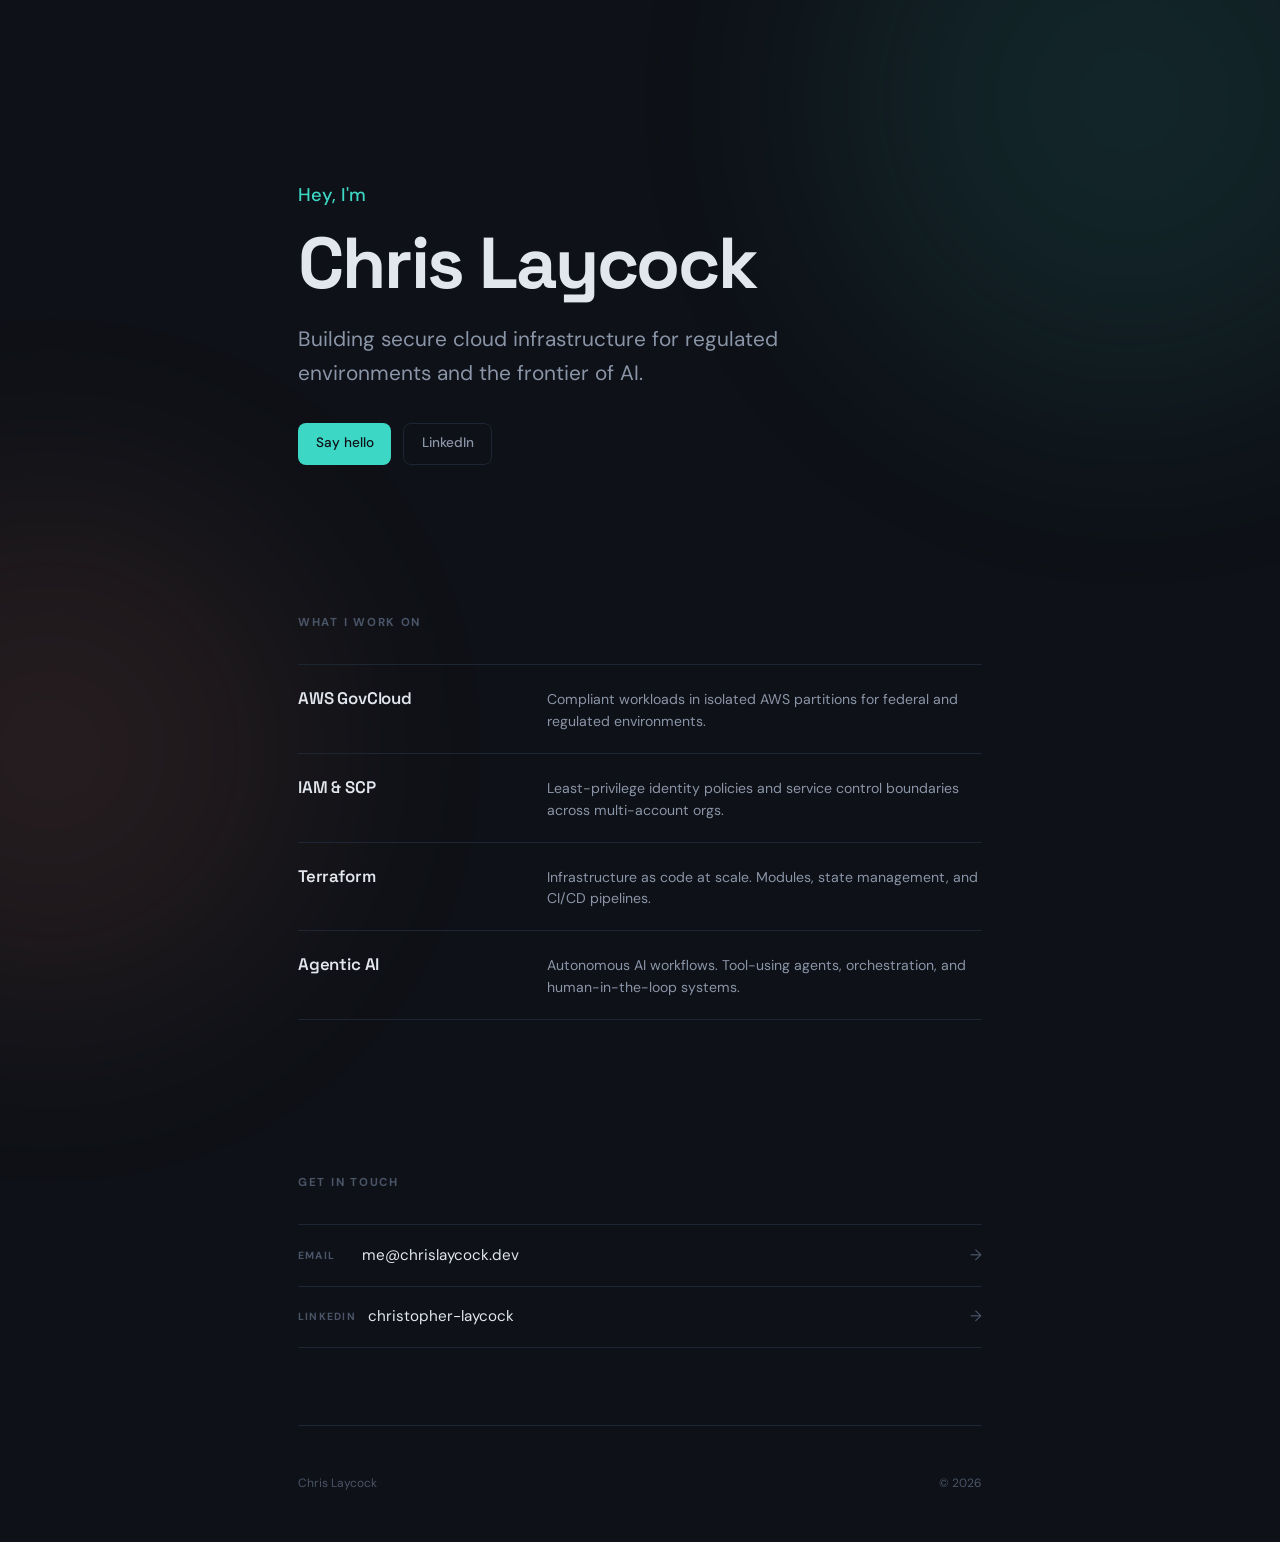
==== index.html @ 58670877 "Initial site: static resume page for chrislaycock.dev" ====
<!DOCTYPE html>
<html lang="en">
<head>
  <meta charset="UTF-8">
  <meta name="viewport" content="width=device-width, initial-scale=1.0">
  <title>Chris Laycock</title>
  <meta name="description" content="Chris Laycock. Cloud infrastructure, security, and AI.">
  <link rel="preconnect" href="https://fonts.googleapis.com">
  <link rel="preconnect" href="https://fonts.gstatic.com" crossorigin>
  <link href="https://fonts.googleapis.com/css2?family=DM+Sans:wght@400;500;700&family=Space+Grotesk:wght@600;700&display=swap" rel="stylesheet">
  <link rel="stylesheet" href="style.css">
</head>
<body>

  <div class="glow glow-1" aria-hidden="true"></div>
  <div class="glow glow-2" aria-hidden="true"></div>

  <div class="container">

    <section class="hero">
      <p class="hero-hey">Hey, I'm</p>
      <h1 class="hero-name">Chris Laycock</h1>
      <p class="hero-role">Building secure cloud infrastructure for regulated environments and the frontier of AI.</p>
      <div class="hero-links">
        <a href="mailto:me@chrislaycock.dev" class="btn-primary">Say hello</a>
        <a href="https://www.linkedin.com/in/christopher-laycock/" target="_blank" rel="noopener noreferrer" class="btn-secondary">LinkedIn</a>
      </div>
    </section>

    <section class="section reveal">
      <p class="section-label">What I work on</p>
      <div class="focus-list">
        <div class="focus-item">
          <h3 class="focus-title">AWS GovCloud</h3>
          <p class="focus-desc">Compliant workloads in isolated AWS partitions for federal and regulated environments.</p>
        </div>
        <div class="focus-item">
          <h3 class="focus-title">IAM &amp; SCP</h3>
          <p class="focus-desc">Least-privilege identity policies and service control boundaries across multi-account orgs.</p>
        </div>
        <div class="focus-item">
          <h3 class="focus-title">Terraform</h3>
          <p class="focus-desc">Infrastructure as code at scale. Modules, state management, and CI/CD pipelines.</p>
        </div>
        <div class="focus-item">
          <h3 class="focus-title">Agentic AI</h3>
          <p class="focus-desc">Autonomous AI workflows. Tool-using agents, orchestration, and human-in-the-loop systems.</p>
        </div>
      </div>
    </section>

    <section class="section reveal">
      <p class="section-label">Get in touch</p>
      <div class="contact-grid">
        <a href="mailto:me@chrislaycock.dev" class="contact-item">
          <div class="contact-item-left">
            <span class="contact-tag">Email</span>
            <span>me@chrislaycock.dev</span>
          </div>
          <span class="contact-arrow">→</span>
        </a>
        <a href="https://www.linkedin.com/in/christopher-laycock/" target="_blank" rel="noopener noreferrer" class="contact-item">
          <div class="contact-item-left">
            <span class="contact-tag">LinkedIn</span>
            <span>christopher-laycock</span>
          </div>
          <span class="contact-arrow">→</span>
        </a>
      </div>
    </section>

    <footer class="footer reveal">
      <span>Chris Laycock</span>
      <span>© 2026</span>
    </footer>

  </div>

  <script src="script.js"></script>
</body>
</html>
---- style.css ----
/* ============================================
   chrislaycock.dev — Techy & Approachable
   ============================================ */

:root {
  --bg: #0e1117;
  --accent: #3dd8c5;
  --accent-hover: #5ae8d5;
  --accent-warm: #ff8c6c;
  --text: #e2e6ed;
  --text-mid: #8b95a8;
  --text-dim: #4a5568;
  --border: #1e2535;
}

*, *::before, *::after { box-sizing: border-box; margin: 0; padding: 0; }
html { scroll-behavior: smooth; }

body {
  font-family: 'DM Sans', sans-serif;
  font-weight: 400;
  color: var(--text);
  background: var(--bg);
  line-height: 1.65;
  -webkit-font-smoothing: antialiased;
  overflow-x: hidden;
}

/* --- Ambient glow blobs --- */
.glow {
  position: fixed;
  border-radius: 50%;
  filter: blur(120px);
  pointer-events: none;
  z-index: 0;
  opacity: 0.1;
}
.glow-1 {
  width: 600px; height: 600px;
  background: var(--accent);
  top: -200px; right: -150px;
}
.glow-2 {
  width: 500px; height: 500px;
  background: var(--accent-warm);
  bottom: -100px; left: -200px;
}

/* --- Layout --- */
.container {
  position: relative;
  z-index: 1;
  max-width: 780px;
  margin: 0 auto;
  padding: 0 clamp(20px, 5vw, 48px);
}

/* --- Hero --- */
.hero {
  padding: clamp(6rem, 20vh, 12rem) 0 clamp(3rem, 8vh, 6rem);
}

.hero-hey {
  font-size: clamp(1rem, 2vw, 1.15rem);
  color: var(--accent);
  font-weight: 500;
  margin-bottom: 1rem;
  opacity: 0;
  transform: translateY(16px);
  animation: up 0.7s ease-out 0.1s forwards;
}

.hero-name {
  font-family: 'Space Grotesk', sans-serif;
  font-weight: 700;
  font-size: clamp(2.5rem, 7vw, 4.5rem);
  line-height: 1.05;
  letter-spacing: -0.03em;
  color: var(--text);
  opacity: 0;
  transform: translateY(24px);
  animation: up 0.8s ease-out 0.25s forwards;
}

.hero-role {
  font-size: clamp(1.05rem, 2.2vw, 1.3rem);
  color: var(--text-mid);
  margin-top: 1.25rem;
  max-width: 500px;
  font-weight: 400;
  opacity: 0;
  transform: translateY(16px);
  animation: up 0.7s ease-out 0.5s forwards;
}

.hero-links {
  display: flex;
  gap: 0.75rem;
  margin-top: 2rem;
  opacity: 0;
  transform: translateY(16px);
  animation: up 0.7s ease-out 0.7s forwards;
}

.hero-links a {
  display: inline-flex;
  align-items: center;
  gap: 0.4rem;
  padding: 0.55rem 1.1rem;
  font-size: 0.85rem;
  font-weight: 500;
  border-radius: 8px;
  text-decoration: none;
  transition: all 0.25s ease;
}

.btn-primary {
  background: var(--accent);
  color: var(--bg);
}
.btn-primary:hover {
  background: var(--accent-hover);
  transform: translateY(-1px);
}

.btn-secondary {
  background: transparent;
  color: var(--text-mid);
  border: 1px solid var(--border);
}
.btn-secondary:hover {
  border-color: var(--accent);
  color: var(--text);
  transform: translateY(-1px);
}

/* --- Section --- */
.section {
  padding: clamp(3rem, 6vw, 5rem) 0;
}

.section-label {
  font-size: 0.72rem;
  font-weight: 700;
  letter-spacing: 0.15em;
  text-transform: uppercase;
  color: var(--text-dim);
  margin-bottom: 2rem;
}

/* --- Focus List --- */
.focus-list {
  display: flex;
  flex-direction: column;
}

.focus-item {
  display: grid;
  grid-template-columns: 1fr 2fr;
  gap: 2rem;
  align-items: baseline;
  padding: 1.25rem 0;
  border-bottom: 1px solid var(--border);
  transition: border-color 0.3s;
}

.focus-item:first-child {
  border-top: 1px solid var(--border);
}

.focus-item:hover {
  border-bottom-color: var(--accent);
}

.focus-title {
  font-family: 'Space Grotesk', sans-serif;
  font-weight: 600;
  font-size: 1.05rem;
  color: var(--text);
  letter-spacing: -0.01em;
  transition: color 0.3s;
}

.focus-item:hover .focus-title {
  color: var(--accent);
}

.focus-desc {
  font-size: 0.88rem;
  color: var(--text-mid);
  line-height: 1.55;
}

/* --- Contact --- */
.contact-grid {
  display: flex;
  flex-direction: column;
  gap: 0;
}

.contact-item {
  display: flex;
  align-items: center;
  justify-content: space-between;
  padding: 1.1rem 0;
  border-bottom: 1px solid var(--border);
  text-decoration: none;
  color: var(--text);
  font-size: 0.95rem;
  transition: border-color 0.25s;
}

.contact-item:first-child {
  border-top: 1px solid var(--border);
}

.contact-item:hover {
  border-bottom-color: var(--accent);
}

.contact-item-left {
  display: flex;
  align-items: center;
  gap: 0.75rem;
}

.contact-tag {
  font-size: 0.65rem;
  font-weight: 700;
  letter-spacing: 0.12em;
  text-transform: uppercase;
  color: var(--text-dim);
  min-width: 52px;
}

.contact-arrow {
  color: var(--text-dim);
  transition: color 0.25s, transform 0.25s;
}

.contact-item:hover .contact-arrow {
  color: var(--accent);
  transform: translateX(4px);
}

/* --- Footer --- */
.footer {
  padding: 3rem 0;
  border-top: 1px solid var(--border);
  display: flex;
  justify-content: space-between;
  font-size: 0.75rem;
  color: var(--text-dim);
}

/* --- Scroll Reveal --- */
.reveal {
  opacity: 0;
  transform: translateY(28px);
  transition: opacity 0.8s cubic-bezier(0.22, 1, 0.36, 1),
              transform 0.8s cubic-bezier(0.22, 1, 0.36, 1);
}

.reveal.visible {
  opacity: 1;
  transform: translateY(0);
}

@keyframes up {
  to { opacity: 1; transform: translateY(0); }
}

/* --- Responsive --- */
@media (max-width: 640px) {
  .focus-item {
    grid-template-columns: 1fr;
    gap: 0.25rem;
  }
  .hero-links { flex-direction: column; }
  .hero-links a { justify-content: center; }
  .footer { flex-direction: column; gap: 0.5rem; text-align: center; }
}

::selection {
  background: var(--accent);
  color: var(--bg);
}
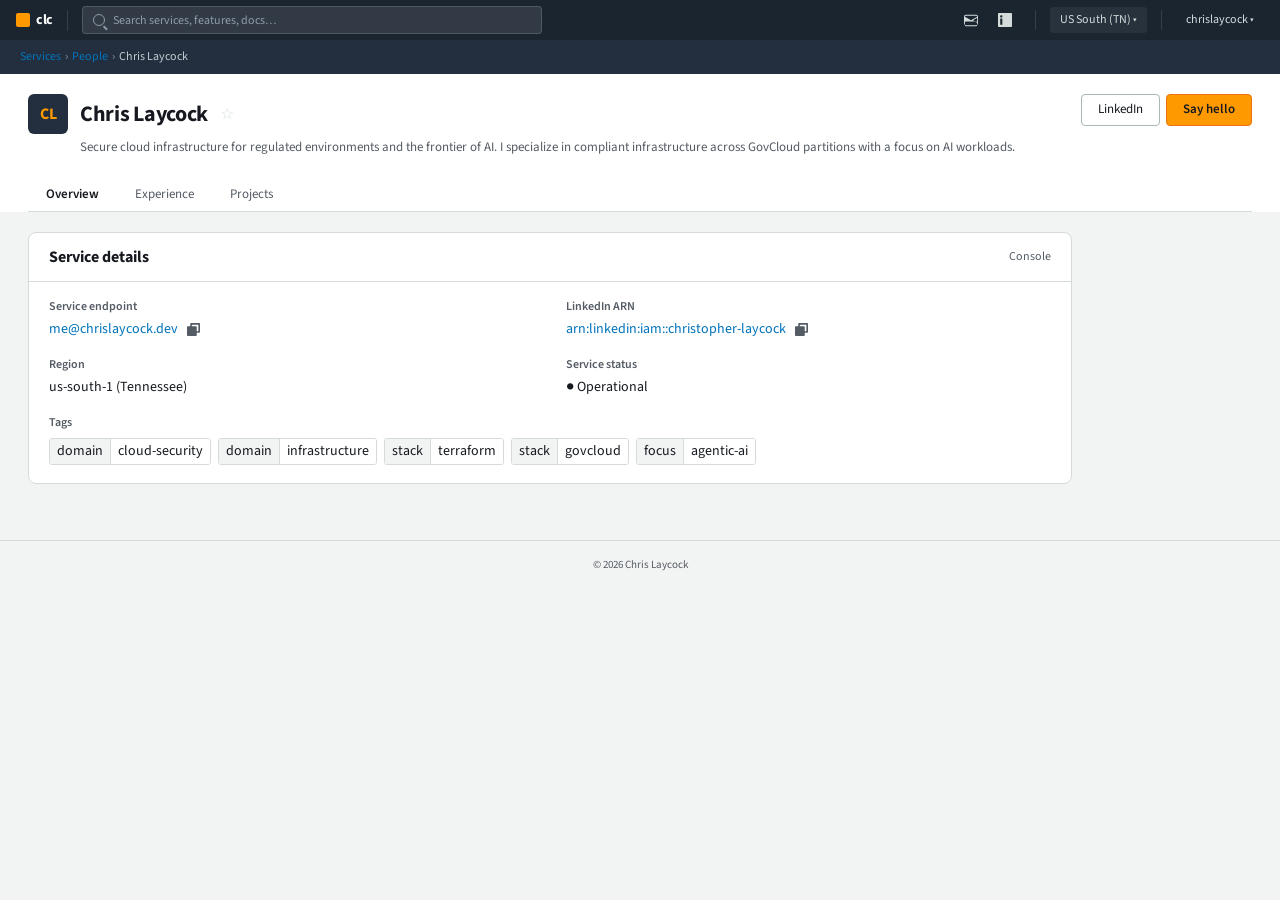
==== commit b41f849f: "Redesign console-inspired site; expand Experience and capabilities - Replace landing page with acces" ====
--- a/index.html
+++ b/index.html
@@ -4,77 +4,237 @@
   <meta charset="UTF-8">
   <meta name="viewport" content="width=device-width, initial-scale=1.0">
   <title>Chris Laycock</title>
-  <meta name="description" content="Chris Laycock. Cloud infrastructure, security, and AI.">
+  <meta name="description" content="Secure cloud infrastructure for regulated environments and AI. Compliant infrastructure across GovCloud partitions and AI workloads.">
   <link rel="preconnect" href="https://fonts.googleapis.com">
   <link rel="preconnect" href="https://fonts.gstatic.com" crossorigin>
-  <link href="https://fonts.googleapis.com/css2?family=DM+Sans:wght@400;500;700&family=Space+Grotesk:wght@600;700&display=swap" rel="stylesheet">
+  <link href="https://fonts.googleapis.com/css2?family=Source+Sans+3:wght@400;500;600;700&display=swap" rel="stylesheet">
   <link rel="stylesheet" href="style.css">
+  <noscript>
+    <style>
+      .tabpanel[hidden] { display: block !important; }
+      .tabs { display: none; }
+    </style>
+  </noscript>
 </head>
 <body>
-
-  <div class="glow glow-1" aria-hidden="true"></div>
-  <div class="glow glow-2" aria-hidden="true"></div>
-
-  <div class="container">
-
-    <section class="hero">
-      <p class="hero-hey">Hey, I'm</p>
-      <h1 class="hero-name">Chris Laycock</h1>
-      <p class="hero-role">Building secure cloud infrastructure for regulated environments and the frontier of AI.</p>
-      <div class="hero-links">
-        <a href="mailto:me@chrislaycock.dev" class="btn-primary">Say hello</a>
-        <a href="https://www.linkedin.com/in/christopher-laycock/" target="_blank" rel="noopener noreferrer" class="btn-secondary">LinkedIn</a>
+  <a class="skip-link" href="#main-content">Skip to main content</a>
+
+  <nav class="topbar" aria-label="Site">
+    <a href="/" class="logo"><span class="cube" aria-hidden="true"></span> clc</a>
+    <button type="button" class="search-bar" id="search-jump" aria-label="Jump to main content">
+      <span class="search-icon" aria-hidden="true"></span>
+      <span>Search services, features, docs…</span>
+    </button>
+    <div class="nav-icons" role="group" aria-label="Quick links">
+      <a href="mailto:me@chrislaycock.dev" class="nav-icon" aria-label="Email">
+        <svg viewBox="0 0 16 16" aria-hidden="true"><path fill="currentColor" d="M0 4a2 2 0 012-2h12a2 2 0 012 2v8a2 2 0 01-2 2H2a2 2 0 01-2-2V4zm2-1a1 1 0 00-1 1v.217l7 4.2 7-4.2V4a1 1 0 00-1-1H2zm13 2.383-4.708 2.825L15 11.105v-.383a1 1 0 00-1-1H2a1 1 0 00-1 1v.383l-.698-1.702L1 5.383V14a1 1 0 001 1h12a1 1 0 001-1V5.383z"/></svg>
+      </a>
+      <a href="https://www.linkedin.com/in/christopher-laycock/" class="nav-icon" target="_blank" rel="noopener noreferrer" aria-label="LinkedIn (opens in new tab)">
+        <svg viewBox="0 0 16 16" aria-hidden="true"><path fill="currentColor" d="M0 1.146C0 .513.526 0 1.175 0h13.65C15.474 0 16 .513 16 1.146v13.708c0 .633-.526 1.146-1.175 1.146H1.175C.526 16 0 15.487 0 14.854V1.146zm4.943 12.248V6.169H2.542v7.225h2.401zm-1.2-8.212c.837 0 1.358-.554 1.358-1.248-.015-.705-.52-1.248-1.342-1.248-.843 0-1.358.543-1.358 1.248 0 .694.521 1.248 1.327 1.248h.015zM12.688 14.4h-3.188V9.6c0-.75-.014-1.716-1.043-1.716-1.043 0-1.203.813-1.203 1.65v4.866H5.1V6.169h2.98v1.3h.042c.416-.788 1.43-1.62 2.96-1.62 3.17 0 3.75 2.085 3.75 4.79V14.4h-3.184z"/></svg>
+      </a>
+    </div>
+    <span class="nav-divider" aria-hidden="true"></span>
+    <span class="region-sel" title="Home region">US South (TN) <span aria-hidden="true">▾</span></span>
+    <span class="nav-divider" aria-hidden="true"></span>
+    <span class="user-sel" title="Console user">chrislaycock <span aria-hidden="true">▾</span></span>
+  </nav>
+
+  <nav class="breadcrumb" aria-label="Breadcrumb">
+    <a href="#">Services</a> <span aria-hidden="true">&nbsp;›&nbsp;</span> <a href="#">People</a> <span aria-hidden="true">&nbsp;›&nbsp;</span> <span class="breadcrumb-current">Chris Laycock</span>
+  </nav>
+
+  <header class="service-header">
+    <div class="sh-top">
+      <div>
+        <div class="sh-title-row">
+          <div class="sh-icon" aria-hidden="true">CL</div>
+          <h1 class="sh-name">
+            Chris Laycock
+            <button type="button" class="sh-fav" id="fav" aria-label="Add to favorites" aria-pressed="false">☆</button>
+          </h1>
+        </div>
+        <p class="sh-sub">Secure cloud infrastructure for regulated environments and the frontier of AI. I specialize in compliant infrastructure across GovCloud partitions with a focus on AI workloads.</p>
+      </div>
+      <div class="sh-actions">
+        <a href="https://www.linkedin.com/in/christopher-laycock/" class="btn-con" target="_blank" rel="noopener noreferrer">LinkedIn</a>
+        <a href="mailto:me@chrislaycock.dev" class="btn-con btn-primary">Say hello</a>
+      </div>
+    </div>
+    <div class="tabs" role="tablist" aria-label="Profile sections">
+      <button type="button" class="tab active" role="tab" id="tab-overview" aria-selected="true" aria-controls="panel-overview" tabindex="0">Overview</button>
+      <button type="button" class="tab" role="tab" id="tab-experience" aria-selected="false" aria-controls="panel-experience" tabindex="-1">Experience</button>
+      <button type="button" class="tab" role="tab" id="tab-projects" aria-selected="false" aria-controls="panel-projects" tabindex="-1">Projects</button>
+    </div>
+  </header>
+
+  <main class="content" id="main-content" tabindex="-1">
+
+    <section id="panel-overview" class="tabpanel" role="tabpanel" aria-labelledby="tab-overview">
+      <div class="panel">
+        <div class="panel-header">Service details <span class="panel-header-meta">Console</span></div>
+        <div class="panel-body">
+          <div class="detail-grid">
+            <div class="detail-item">
+              <label for="endpoint-copy">Service endpoint</label>
+              <div class="copyable">
+                <a id="endpoint-copy" href="mailto:me@chrislaycock.dev">me@chrislaycock.dev</a>
+                <button type="button" class="copy-btn" data-copy="me@chrislaycock.dev" aria-label="Copy email address">
+                  <svg viewBox="0 0 16 16" aria-hidden="true"><path d="M4 4V1a1 1 0 011-1h10a1 1 0 011 1v10a1 1 0 01-1 1h-3v3a1 1 0 01-1 1H1a1 1 0 01-1-1V5a1 1 0 011-1h3zm2 0h5a1 1 0 011 1v5h2V2H6v2z"/></svg>
+                </button>
+              </div>
+            </div>
+            <div class="detail-item">
+              <label for="linkedin-copy">LinkedIn ARN</label>
+              <div class="copyable">
+                <a id="linkedin-copy" href="https://www.linkedin.com/in/christopher-laycock/" target="_blank" rel="noopener noreferrer">arn:linkedin:iam::christopher-laycock</a>
+                <button type="button" class="copy-btn" data-copy="https://www.linkedin.com/in/christopher-laycock/" aria-label="Copy LinkedIn profile URL">
+                  <svg viewBox="0 0 16 16" aria-hidden="true"><path d="M4 4V1a1 1 0 011-1h10a1 1 0 011 1v10a1 1 0 01-1 1h-3v3a1 1 0 01-1 1H1a1 1 0 01-1-1V5a1 1 0 011-1h3zm2 0h5a1 1 0 011 1v5h2V2H6v2z"/></svg>
+                </button>
+              </div>
+            </div>
+            <div class="detail-item">
+              <label>Region</label>
+              <span>us-south-1 (Tennessee)</span>
+            </div>
+            <div class="detail-item">
+              <label>Service status</label>
+              <span class="status-ok">● Operational</span>
+            </div>
+            <div class="detail-item span-2">
+              <label>Tags</label>
+              <div class="tag-row">
+                <span class="tag"><span class="tag-key">domain</span><span class="tag-val">cloud-security</span></span>
+                <span class="tag"><span class="tag-key">domain</span><span class="tag-val">infrastructure</span></span>
+                <span class="tag"><span class="tag-key">stack</span><span class="tag-val">terraform</span></span>
+                <span class="tag"><span class="tag-key">stack</span><span class="tag-val">govcloud</span></span>
+                <span class="tag"><span class="tag-key">focus</span><span class="tag-val">agentic-ai</span></span>
+              </div>
+            </div>
+          </div>
+        </div>
       </div>
     </section>
 
-    <section class="section reveal">
-      <p class="section-label">What I work on</p>
-      <div class="focus-list">
-        <div class="focus-item">
-          <h3 class="focus-title">AWS GovCloud</h3>
-          <p class="focus-desc">Compliant workloads in isolated AWS partitions for federal and regulated environments.</p>
-        </div>
-        <div class="focus-item">
-          <h3 class="focus-title">IAM &amp; SCP</h3>
-          <p class="focus-desc">Least-privilege identity policies and service control boundaries across multi-account orgs.</p>
-        </div>
-        <div class="focus-item">
-          <h3 class="focus-title">Terraform</h3>
-          <p class="focus-desc">Infrastructure as code at scale. Modules, state management, and CI/CD pipelines.</p>
-        </div>
-        <div class="focus-item">
-          <h3 class="focus-title">Agentic AI</h3>
-          <p class="focus-desc">Autonomous AI workflows. Tool-using agents, orchestration, and human-in-the-loop systems.</p>
+    <section id="panel-experience" class="tabpanel" role="tabpanel" aria-labelledby="tab-experience" hidden>
+      <div class="panel">
+        <div class="panel-header">Capabilities <span class="panel-header-meta">Expertise</span></div>
+        <div class="panel-body panel-body--flush">
+          <table class="features">
+            <caption class="visually-hidden">Professional capabilities and focus</caption>
+            <thead>
+              <tr>
+                <th scope="col">Area</th>
+                <th scope="col">Details</th>
+                <th scope="col">Focus</th>
+              </tr>
+            </thead>
+            <tbody>
+              <tr>
+                <td class="feature-name">Agentic AI</td>
+                <td class="feature-desc">AWS-oriented agentic systems: tool use, orchestration, secure runtime boundaries, and human-in-the-loop controls for production paths.</td>
+                <td><span class="feature-focus feature-focus--primary">Primary</span></td>
+              </tr>
+              <tr>
+                <td class="feature-name">Infrastructure automation</td>
+                <td class="feature-desc">Terraform, Terragrunt, CloudFormation, and AWS CDK: modular stacks, state discipline, CI/CD, and large-fleet migration from manual provisioning to repeatable pipelines.</td>
+                <td><span class="feature-focus feature-focus--primary">Primary</span></td>
+              </tr>
+              <tr>
+                <td class="feature-name">Compliance platforms</td>
+                <td class="feature-desc">FedRAMP-aligned programs and boundary-protected regions in GovCloud and commercial partitions, including service catalog growth and faster enablement paths.</td>
+                <td><span class="feature-focus feature-focus--primary">Primary</span></td>
+              </tr>
+              <tr>
+                <td class="feature-name">Landing zones &amp; governance</td>
+                <td class="feature-desc">Multi-account landing zones, Organizations, SCPs, least-privilege IAM, and repeatable account patterns; includes AWS, Azure, and OCI landing-zone delivery where needed.</td>
+                <td><span class="feature-focus feature-focus--core">Core</span></td>
+              </tr>
+              <tr>
+                <td class="feature-name">Networking &amp; private access</td>
+                <td class="feature-desc">VPC design and segmentation, private endpoints and PrivateLink, hub-and-spoke with Transit Gateway.</td>
+                <td><span class="feature-focus feature-focus--core">Core</span></td>
+              </tr>
+              <tr>
+                <td class="feature-name">Architecture review</td>
+                <td class="feature-desc">Engineering review boards: technical and risk assessment of design changes before production rollout.</td>
+                <td><span class="feature-focus feature-focus--practice">Practice</span></td>
+              </tr>
+            </tbody>
+          </table>
+        </div>
+      </div>
+
+      <div class="panel">
+        <div class="panel-header">Role history <span class="panel-header-meta">Timeline</span></div>
+        <div class="panel-body panel-body--flush">
+          <table class="features features--timeline">
+            <caption class="visually-hidden">Role history and status</caption>
+            <thead>
+              <tr>
+                <th scope="col">Window</th>
+                <th scope="col">Role / scope</th>
+                <th scope="col">Status</th>
+              </tr>
+            </thead>
+            <tbody>
+              <tr>
+                <td class="feature-name">Jan 2026 – Present</td>
+                <td class="feature-desc">Principal Cloud Engineer leading AWS platform strategy and building agentic AI systems with tool orchestration, secure runtime boundaries, and production guardrails.</td>
+                <td><span class="feature-status feature-status--active">● Active</span></td>
+              </tr>
+              <tr>
+                <td class="feature-name">Mar 2024 – Dec 2025</td>
+                <td class="feature-desc">Senior Cloud Engineer: FedRAMP boundary platforms, private sandbox environments, and secure AWS service enablement.</td>
+                <td><span class="feature-status">✓ Complete</span></td>
+              </tr>
+              <tr>
+                <td class="feature-name">Mar 2022 – Mar 2024</td>
+                <td class="feature-desc">Software Engineer: landing zones, boundary-protected accounts, and Terraform-based delivery across AWS, Azure, and OCI.</td>
+                <td><span class="feature-status">✓ Complete</span></td>
+              </tr>
+              <tr>
+                <td class="feature-name">Jun 2021 – Mar 2022</td>
+                <td class="feature-desc">Software Engineer Associate focused on infrastructure automation, system hardening, and internal application development.</td>
+                <td><span class="feature-status">✓ Complete</span></td>
+              </tr>
+            </tbody>
+          </table>
         </div>
       </div>
     </section>
 
-    <section class="section reveal">
-      <p class="section-label">Get in touch</p>
-      <div class="contact-grid">
-        <a href="mailto:me@chrislaycock.dev" class="contact-item">
-          <div class="contact-item-left">
-            <span class="contact-tag">Email</span>
-            <span>me@chrislaycock.dev</span>
-          </div>
-          <span class="contact-arrow">→</span>
-        </a>
-        <a href="https://www.linkedin.com/in/christopher-laycock/" target="_blank" rel="noopener noreferrer" class="contact-item">
-          <div class="contact-item-left">
-            <span class="contact-tag">LinkedIn</span>
-            <span>christopher-laycock</span>
-          </div>
-          <span class="contact-arrow">→</span>
-        </a>
+    <section id="panel-projects" class="tabpanel" role="tabpanel" aria-labelledby="tab-projects" hidden>
+      <div class="panel">
+        <div class="panel-header">Projects <span class="panel-header-meta">Portfolio</span></div>
+        <div class="panel-body panel-body--flush">
+          <table class="features">
+            <caption class="visually-hidden">Project list</caption>
+            <thead>
+              <tr>
+                <th scope="col">Project</th>
+                <th scope="col">Summary</th>
+                <th scope="col">Status</th>
+              </tr>
+            </thead>
+            <tbody>
+              <tr>
+                <td class="feature-name">
+                  <a href="https://cloudtracker.dev" target="_blank" rel="noopener noreferrer">CloudTracker</a>
+                </td>
+                <td class="feature-desc">AWS does not provide a changelog for compliance program coverage, making it difficult to see when services are added, updated, or removed. CloudTracker provides that history in one place so regulated teams can evaluate new services, update documentation, and show when changes occurred.</td>
+                <td><span class="feature-status">● Active</span></td>
+              </tr>
+            </tbody>
+          </table>
+        </div>
       </div>
     </section>
 
-    <footer class="footer reveal">
-      <span>Chris Laycock</span>
-      <span>© 2026</span>
-    </footer>
-
-  </div>
+  </main>
+
+  <footer class="footer-bar">
+    <p>© 2026 Chris Laycock</p>
+  </footer>
 
   <script src="script.js"></script>
 </body>
--- a/style.css
+++ b/style.css
@@ -1,287 +1,740 @@
 /* ============================================
-   chrislaycock.dev — Techy & Approachable
+   Chris Laycock — Console-inspired static site
    ============================================ */
 
+/* ── Design tokens ── */
 :root {
-  --bg: #0e1117;
-  --accent: #3dd8c5;
-  --accent-hover: #5ae8d5;
-  --accent-warm: #ff8c6c;
-  --text: #e2e6ed;
-  --text-mid: #8b95a8;
-  --text-dim: #4a5568;
-  --border: #1e2535;
-}
-
-*, *::before, *::after { box-sizing: border-box; margin: 0; padding: 0; }
-html { scroll-behavior: smooth; }
+  --squid: #232f3e;
+  --nav: #1b2530;
+  --nav-hover: #2a3a4e;
+  --orange: #ff9900;
+  --orange-hover: #ec7211;
+  --bg: #f2f3f3;
+  --white: #ffffff;
+  --text: #16191f;
+  --muted: #545b64;
+  --link: #0073bb;
+  --border: #d5dbdb;
+  --green: #1d8102;
+  --focus-ring: 2px solid var(--link);
+  --focus-offset: 2px;
+}
+
+/* ── Reset & base ── */
+*,
+*::before,
+*::after {
+  margin: 0;
+  padding: 0;
+  box-sizing: border-box;
+}
+
+html {
+  scroll-behavior: smooth;
+}
+
+@media (prefers-reduced-motion: reduce) {
+  html {
+    scroll-behavior: auto;
+  }
+}
 
 body {
-  font-family: 'DM Sans', sans-serif;
-  font-weight: 400;
+  font-family: "Source Sans 3", -apple-system, BlinkMacSystemFont, "Segoe UI", sans-serif;
+  font-size: 14px;
   color: var(--text);
   background: var(--bg);
-  line-height: 1.65;
+  min-height: 100vh;
+  line-height: 1.5;
   -webkit-font-smoothing: antialiased;
-  overflow-x: hidden;
-}
-
-/* --- Ambient glow blobs --- */
-.glow {
-  position: fixed;
+}
+
+/* ── Accessibility ── */
+.skip-link {
+  position: absolute;
+  left: -9999px;
+  z-index: 200;
+  padding: 0.5rem 1rem;
+  background: var(--white);
+  color: var(--link);
+  font-weight: 600;
+  border-radius: 4px;
+  box-shadow: 0 2px 8px rgba(0, 0, 0, 0.15);
+}
+
+.skip-link:focus {
+  left: 12px;
+  top: 12px;
+  outline: var(--focus-ring);
+  outline-offset: var(--focus-offset);
+}
+
+.visually-hidden {
+  position: absolute;
+  width: 1px;
+  height: 1px;
+  padding: 0;
+  margin: -1px;
+  overflow: hidden;
+  clip: rect(0, 0, 0, 0);
+  white-space: nowrap;
+  border: 0;
+}
+
+a:focus-visible,
+button:focus-visible {
+  outline: var(--focus-ring);
+  outline-offset: var(--focus-offset);
+}
+
+/* ── Top navigation ── */
+.topbar {
+  background: var(--nav);
+  min-height: 40px;
+  display: flex;
+  align-items: center;
+  padding: 0 16px;
+  gap: 10px;
+  font-size: 13px;
+  color: #fff;
+  position: sticky;
+  top: 0;
+  z-index: 100;
+}
+
+.logo {
+  font-weight: 700;
+  font-size: 14px;
+  display: flex;
+  align-items: center;
+  gap: 3px;
+  letter-spacing: -0.3px;
+  padding-right: 14px;
+  border-right: 1px solid rgba(255, 255, 255, 0.12);
+  margin-right: 4px;
+  flex-shrink: 0;
+  text-decoration: none;
+  color: #fff;
+}
+
+.logo .cube {
+  width: 14px;
+  height: 14px;
+  background: var(--orange);
+  border-radius: 2px;
+  margin-right: 3px;
+}
+
+.search-bar {
+  flex: 1;
+  max-width: 460px;
+  height: 28px;
+  background: rgba(255, 255, 255, 0.1);
+  border: 1px solid rgba(255, 255, 255, 0.15);
+  border-radius: 4px;
+  display: flex;
+  align-items: center;
+  padding: 0 10px;
+  gap: 8px;
+  font-size: 12px;
+  color: #8d9baa;
+  cursor: pointer;
+  transition: border-color 0.15s;
+  font-family: inherit;
+}
+
+.search-bar:hover {
+  border-color: rgba(255, 255, 255, 0.3);
+}
+
+.search-icon {
+  width: 12px;
+  height: 12px;
+  border: 1.5px solid #8d9baa;
   border-radius: 50%;
-  filter: blur(120px);
-  pointer-events: none;
-  z-index: 0;
-  opacity: 0.1;
-}
-.glow-1 {
-  width: 600px; height: 600px;
-  background: var(--accent);
-  top: -200px; right: -150px;
-}
-.glow-2 {
-  width: 500px; height: 500px;
-  background: var(--accent-warm);
-  bottom: -100px; left: -200px;
-}
-
-/* --- Layout --- */
-.container {
   position: relative;
+  flex-shrink: 0;
+}
+
+.search-icon::after {
+  content: "";
+  position: absolute;
+  width: 5px;
+  height: 1.5px;
+  background: #8d9baa;
+  bottom: -3px;
+  right: -4px;
+  transform: rotate(45deg);
+}
+
+.nav-icons {
+  display: flex;
+  align-items: center;
+  gap: 2px;
+  margin-left: auto;
+}
+
+.nav-icon {
+  width: 32px;
+  height: 28px;
+  display: flex;
+  align-items: center;
+  justify-content: center;
+  border-radius: 3px;
+  transition: background 0.1s;
+  text-decoration: none;
+  color: #d5dbdb;
+}
+
+.nav-icon:hover {
+  background: var(--nav-hover);
+  color: #fff;
+}
+
+.nav-icon svg {
+  width: 14px;
+  height: 14px;
+}
+
+.nav-divider {
+  width: 1px;
+  height: 20px;
+  background: rgba(255, 255, 255, 0.12);
+  margin: 0 4px;
+}
+
+.region-sel,
+.user-sel {
+  font-size: 12px;
+  color: #d5dbdb;
+  padding: 4px 10px;
+  border-radius: 3px;
+  white-space: nowrap;
+}
+
+.region-sel {
+  background: rgba(255, 255, 255, 0.06);
+}
+
+/* ── Breadcrumb ── */
+.breadcrumb {
+  background: var(--squid);
+  padding: 8px 20px;
+  font-size: 12px;
+  color: #8d9baa;
+}
+
+.breadcrumb a {
+  color: var(--link);
+  text-decoration: none;
+}
+
+.breadcrumb a:hover {
+  text-decoration: underline;
+}
+
+.breadcrumb-current {
+  color: #c5cbd3;
+}
+
+/* ── Service header ── */
+.service-header {
+  background: var(--white);
+  padding: 20px 28px 0;
+}
+
+.sh-top {
+  display: flex;
+  justify-content: space-between;
+  align-items: flex-start;
+  gap: 20px;
+}
+
+.sh-title-row {
+  display: flex;
+  align-items: center;
+  gap: 12px;
+}
+
+.sh-icon {
+  width: 40px;
+  height: 40px;
+  background: var(--squid);
+  border-radius: 6px;
+  display: flex;
+  align-items: center;
+  justify-content: center;
+  font-weight: 700;
+  font-size: 16px;
+  color: var(--orange);
+  flex-shrink: 0;
+}
+
+.sh-name {
+  font-size: 22px;
+  font-weight: 700;
+  letter-spacing: -0.3px;
+  display: flex;
+  align-items: center;
+  flex-wrap: wrap;
+  gap: 0.25rem;
+}
+
+.sh-fav {
+  color: #d5dbdb;
+  font-size: 16px;
+  cursor: pointer;
+  margin-left: 6px;
+  transition: color 0.15s;
+  background: none;
+  border: none;
+  padding: 0 2px;
+  line-height: 1;
+  font-family: inherit;
+}
+
+.sh-fav:hover {
+  color: var(--orange);
+}
+
+.sh-sub {
+  font-size: 13px;
+  color: var(--muted);
+  margin-top: 4px;
+  padding-left: 52px;
+}
+
+.sh-actions {
+  display: flex;
+  gap: 6px;
+  flex-shrink: 0;
+}
+
+.btn-con {
+  font-family: inherit;
+  font-size: 13px;
+  padding: 5px 16px;
+  border-radius: 4px;
+  cursor: pointer;
+  border: 1px solid #aab7b8;
+  background: var(--white);
+  color: var(--text);
+  text-decoration: none;
+  display: inline-flex;
+  align-items: center;
+  transition: background 0.1s;
+}
+
+.btn-con:hover {
+  background: #fafafa;
+}
+
+.btn-con.btn-primary {
+  background: var(--orange);
+  border-color: var(--orange-hover);
+  color: #16191f;
+  font-weight: 600;
+}
+
+.btn-con.btn-primary:hover {
+  background: var(--orange-hover);
+}
+
+/* ── Tabs ── */
+.tabs {
+  display: flex;
+  gap: 0;
+  margin-top: 18px;
+  border-bottom: 1px solid var(--border);
+}
+
+.tab {
+  padding: 9px 18px;
+  font-size: 13px;
+  color: var(--muted);
+  cursor: pointer;
+  border-bottom: 2px solid transparent;
+  margin-bottom: -1px;
+  transition: color 0.1s;
+  user-select: none;
+  font-family: inherit;
+  background: none;
+  border: none;
+  border-radius: 0;
+}
+
+.tab[aria-selected="true"] {
+  color: var(--text);
+  font-weight: 600;
+  border-bottom-color: var(--text);
+}
+
+.tab:hover:not([aria-selected="true"]) {
+  color: var(--text);
+}
+
+.tab:focus-visible {
   z-index: 1;
-  max-width: 780px;
-  margin: 0 auto;
-  padding: 0 clamp(20px, 5vw, 48px);
-}
-
-/* --- Hero --- */
-.hero {
-  padding: clamp(6rem, 20vh, 12rem) 0 clamp(3rem, 8vh, 6rem);
-}
-
-.hero-hey {
-  font-size: clamp(1rem, 2vw, 1.15rem);
-  color: var(--accent);
-  font-weight: 500;
-  margin-bottom: 1rem;
-  opacity: 0;
-  transform: translateY(16px);
-  animation: up 0.7s ease-out 0.1s forwards;
-}
-
-.hero-name {
-  font-family: 'Space Grotesk', sans-serif;
+}
+
+/* ── Tab panels ── */
+.tabpanel[hidden] {
+  display: none !important;
+}
+
+.detail-item.span-2 {
+  grid-column: span 2;
+}
+
+/* ── Content area ── */
+.content {
+  padding: 20px 28px 40px;
+  max-width: 1100px;
+}
+
+/* ── Panels ── */
+.panel {
+  background: var(--white);
+  border: 1px solid var(--border);
+  border-radius: 8px;
+  margin-bottom: 16px;
+  overflow: hidden;
+}
+
+.panel-header {
+  padding: 12px 20px;
+  font-size: 16px;
   font-weight: 700;
-  font-size: clamp(2.5rem, 7vw, 4.5rem);
-  line-height: 1.05;
-  letter-spacing: -0.03em;
+  border-bottom: 1px solid var(--border);
+  display: flex;
+  align-items: center;
+  justify-content: space-between;
+  gap: 12px;
+}
+
+.panel-header-meta {
+  font-size: 12px;
+  font-weight: 400;
+  color: var(--muted);
+}
+
+.panel-body {
+  padding: 16px 20px;
+}
+
+.panel-body--flush {
+  padding: 0;
+}
+
+.tags-intro {
+  font-size: 13px;
+  color: var(--muted);
+  margin-bottom: 12px;
+  line-height: 1.55;
+}
+
+.tag-row {
+  margin-top: 4px;
+}
+
+.tag-row--large {
+  display: flex;
+  flex-wrap: wrap;
+  gap: 4px;
+}
+
+/* ── Detail grid ── */
+.detail-grid {
+  display: grid;
+  grid-template-columns: 1fr 1fr;
+  gap: 16px 32px;
+}
+
+.detail-item label {
+  display: block;
+  font-size: 12px;
+  color: var(--muted);
+  margin-bottom: 3px;
+  font-weight: 600;
+}
+
+.detail-item span {
+  font-size: 14px;
   color: var(--text);
-  opacity: 0;
-  transform: translateY(24px);
-  animation: up 0.8s ease-out 0.25s forwards;
-}
-
-.hero-role {
-  font-size: clamp(1.05rem, 2.2vw, 1.3rem);
-  color: var(--text-mid);
-  margin-top: 1.25rem;
-  max-width: 500px;
-  font-weight: 400;
-  opacity: 0;
-  transform: translateY(16px);
-  animation: up 0.7s ease-out 0.5s forwards;
-}
-
-.hero-links {
-  display: flex;
-  gap: 0.75rem;
-  margin-top: 2rem;
-  opacity: 0;
-  transform: translateY(16px);
-  animation: up 0.7s ease-out 0.7s forwards;
-}
-
-.hero-links a {
+}
+
+.detail-item a {
+  color: var(--link);
+  text-decoration: none;
+}
+
+.detail-item a:hover {
+  text-decoration: underline;
+}
+
+.status-ok {
+  color: var(--green);
+  font-size: 14px;
+}
+
+.copyable {
   display: inline-flex;
   align-items: center;
-  gap: 0.4rem;
-  padding: 0.55rem 1.1rem;
-  font-size: 0.85rem;
-  font-weight: 500;
-  border-radius: 8px;
+  gap: 6px;
+  flex-wrap: wrap;
+}
+
+.copy-btn {
+  background: none;
+  border: none;
+  cursor: pointer;
+  padding: 3px;
+  display: flex;
+  align-items: center;
+  border-radius: 3px;
+  transition: background 0.1s;
+}
+
+.copy-btn svg {
+  fill: var(--muted);
+  width: 13px;
+  height: 13px;
+  transition: fill 0.1s;
+}
+
+.copy-btn:hover {
+  background: var(--bg);
+}
+
+.copy-btn:hover svg {
+  fill: var(--link);
+}
+
+.copy-btn.copied svg {
+  fill: var(--green);
+}
+
+/* ── Tags ── */
+.tag {
+  display: inline-flex;
+  font-size: 12px;
+  border: 1px solid var(--border);
+  border-radius: 3px;
+  overflow: hidden;
+  margin: 2px 4px 2px 0;
+}
+
+.tag-key {
+  background: #f2f3f3;
+  padding: 2px 7px;
+  color: var(--muted);
+  border-right: 1px solid var(--border);
+}
+
+.tag-val {
+  padding: 2px 7px;
+  background: var(--white);
+  color: var(--text);
+}
+
+/* ── Features table ── */
+table.features {
+  width: 100%;
+  border-collapse: collapse;
+  font-size: 13px;
+}
+
+table.features th {
+  text-align: left;
+  font-weight: 600;
+  font-size: 12px;
+  color: var(--muted);
+  padding: 8px 12px;
+  border-bottom: 1px solid var(--border);
+  background: #fafafa;
+}
+
+table.features td {
+  padding: 10px 12px;
+  border-bottom: 1px solid #eaeded;
+  vertical-align: top;
+}
+
+table.features a {
+  color: var(--link);
   text-decoration: none;
-  transition: all 0.25s ease;
-}
-
-.btn-primary {
-  background: var(--accent);
-  color: var(--bg);
-}
-.btn-primary:hover {
-  background: var(--accent-hover);
-  transform: translateY(-1px);
-}
-
-.btn-secondary {
-  background: transparent;
-  color: var(--text-mid);
-  border: 1px solid var(--border);
-}
-.btn-secondary:hover {
-  border-color: var(--accent);
+}
+
+table.features a:hover {
+  text-decoration: underline;
+}
+
+table.features tr:last-child td {
+  border-bottom: none;
+}
+
+.feature-name {
+  font-weight: 600;
+}
+
+.feature-desc {
   color: var(--text);
-  transform: translateY(-1px);
-}
-
-/* --- Section --- */
-.section {
-  padding: clamp(3rem, 6vw, 5rem) 0;
-}
-
-.section-label {
-  font-size: 0.72rem;
-  font-weight: 700;
-  letter-spacing: 0.15em;
-  text-transform: uppercase;
-  color: var(--text-dim);
-  margin-bottom: 2rem;
-}
-
-/* --- Focus List --- */
-.focus-list {
-  display: flex;
-  flex-direction: column;
-}
-
-.focus-item {
-  display: grid;
-  grid-template-columns: 1fr 2fr;
-  gap: 2rem;
-  align-items: baseline;
-  padding: 1.25rem 0;
-  border-bottom: 1px solid var(--border);
-  transition: border-color 0.3s;
-}
-
-.focus-item:first-child {
+  line-height: 1.45;
+}
+
+.feature-status {
+  font-size: 12px;
+  color: var(--green);
+  display: inline-flex;
+  align-items: center;
+  gap: 4px;
+  white-space: nowrap;
+}
+
+.feature-status--active {
+  color: var(--link);
+}
+
+.feature-focus {
+  font-size: 12px;
+  font-weight: 600;
+  display: inline-flex;
+  align-items: center;
+  white-space: nowrap;
+}
+
+.feature-focus--primary {
+  color: var(--link);
+}
+
+.feature-focus--core {
+  color: var(--muted);
+}
+
+.feature-focus--practice {
+  color: var(--text);
+}
+
+@media (min-width: 701px) {
+  .features--timeline td:first-child {
+    white-space: nowrap;
+    width: 1%;
+  }
+}
+
+/* ── Footer ── */
+.footer-bar {
+  text-align: center;
+  padding: 16px;
+  font-size: 11px;
+  color: var(--muted);
   border-top: 1px solid var(--border);
-}
-
-.focus-item:hover {
-  border-bottom-color: var(--accent);
-}
-
-.focus-title {
-  font-family: 'Space Grotesk', sans-serif;
-  font-weight: 600;
-  font-size: 1.05rem;
-  color: var(--text);
-  letter-spacing: -0.01em;
-  transition: color 0.3s;
-}
-
-.focus-item:hover .focus-title {
-  color: var(--accent);
-}
-
-.focus-desc {
-  font-size: 0.88rem;
-  color: var(--text-mid);
-  line-height: 1.55;
-}
-
-/* --- Contact --- */
-.contact-grid {
-  display: flex;
-  flex-direction: column;
-  gap: 0;
-}
-
-.contact-item {
-  display: flex;
-  align-items: center;
-  justify-content: space-between;
-  padding: 1.1rem 0;
-  border-bottom: 1px solid var(--border);
-  text-decoration: none;
-  color: var(--text);
-  font-size: 0.95rem;
-  transition: border-color 0.25s;
-}
-
-.contact-item:first-child {
-  border-top: 1px solid var(--border);
-}
-
-.contact-item:hover {
-  border-bottom-color: var(--accent);
-}
-
-.contact-item-left {
-  display: flex;
-  align-items: center;
-  gap: 0.75rem;
-}
-
-.contact-tag {
-  font-size: 0.65rem;
-  font-weight: 700;
-  letter-spacing: 0.12em;
-  text-transform: uppercase;
-  color: var(--text-dim);
-  min-width: 52px;
-}
-
-.contact-arrow {
-  color: var(--text-dim);
-  transition: color 0.25s, transform 0.25s;
-}
-
-.contact-item:hover .contact-arrow {
-  color: var(--accent);
-  transform: translateX(4px);
-}
-
-/* --- Footer --- */
-.footer {
-  padding: 3rem 0;
-  border-top: 1px solid var(--border);
-  display: flex;
-  justify-content: space-between;
-  font-size: 0.75rem;
-  color: var(--text-dim);
-}
-
-/* --- Scroll Reveal --- */
-.reveal {
-  opacity: 0;
-  transform: translateY(28px);
-  transition: opacity 0.8s cubic-bezier(0.22, 1, 0.36, 1),
-              transform 0.8s cubic-bezier(0.22, 1, 0.36, 1);
-}
-
-.reveal.visible {
-  opacity: 1;
-  transform: translateY(0);
-}
-
-@keyframes up {
-  to { opacity: 1; transform: translateY(0); }
-}
-
-/* --- Responsive --- */
-@media (max-width: 640px) {
-  .focus-item {
+  background: var(--bg);
+}
+
+.footer-bar p {
+  margin: 0;
+}
+
+/* ── Responsive ── */
+@media (max-width: 700px) {
+  .topbar {
+    padding: 0 10px;
+  }
+
+  .search-bar {
+    display: none;
+  }
+
+  .nav-icons {
+    margin-left: auto;
+  }
+
+  .breadcrumb {
+    padding: 8px 14px;
+  }
+
+  .service-header {
+    padding: 16px 16px 0;
+  }
+
+  .sh-top {
+    flex-direction: column;
+  }
+
+  .sh-actions {
+    margin-left: 52px;
+    margin-top: 12px;
+  }
+
+  .sh-sub {
+    padding-left: 52px;
+    margin-left: 0;
+  }
+
+  .content {
+    padding: 16px 14px 32px;
+  }
+
+  .detail-grid {
     grid-template-columns: 1fr;
-    gap: 0.25rem;
-  }
-  .hero-links { flex-direction: column; }
-  .hero-links a { justify-content: center; }
-  .footer { flex-direction: column; gap: 0.5rem; text-align: center; }
-}
-
-::selection {
-  background: var(--accent);
-  color: var(--bg);
-}
+    gap: 14px;
+  }
+
+  .detail-item.span-2 {
+    grid-column: span 1;
+  }
+
+  .tabs {
+    overflow-x: auto;
+    -webkit-overflow-scrolling: touch;
+  }
+
+  .tab {
+    padding: 9px 14px;
+    white-space: nowrap;
+  }
+
+  /* Stack feature rows instead of hiding the description column */
+  table.features thead {
+    position: absolute;
+    width: 1px;
+    height: 1px;
+    padding: 0;
+    margin: -1px;
+    overflow: hidden;
+    clip: rect(0, 0, 0, 0);
+    border: 0;
+  }
+
+  table.features tbody tr {
+    display: block;
+    border-bottom: 1px solid var(--border);
+    padding: 10px 12px;
+  }
+
+  table.features tbody tr:last-child {
+    border-bottom: none;
+  }
+
+  table.features td {
+    display: block;
+    padding: 4px 0;
+    border: none;
+  }
+
+  table.features td.feature-name {
+    font-weight: 700;
+    font-size: 14px;
+    padding-top: 0;
+  }
+
+  table.features td.feature-desc {
+    color: var(--muted);
+    font-size: 13px;
+  }
+
+  table.features td:last-child {
+    padding-bottom: 0;
+  }
+}
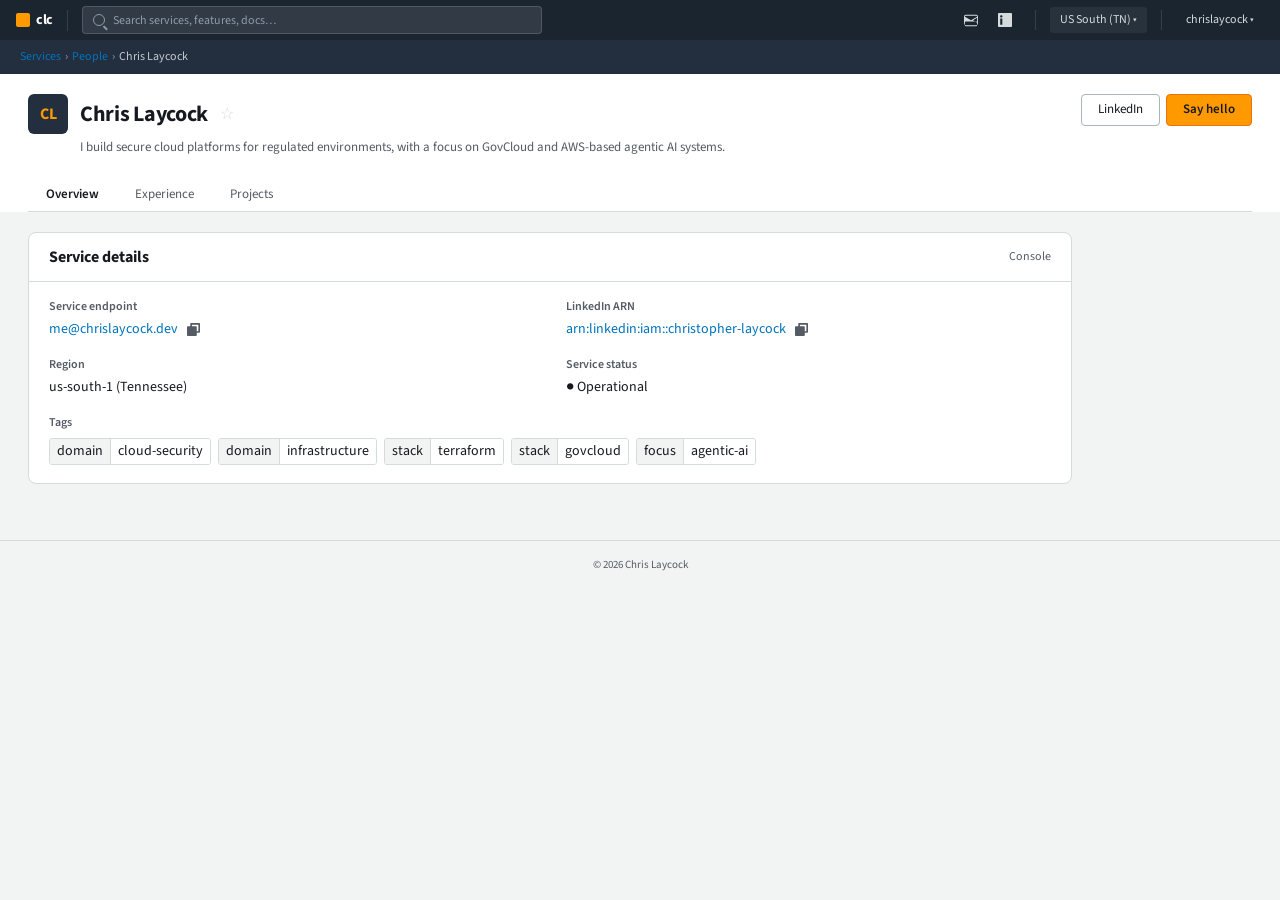
==== commit eae3fa07: "Refine hero subtitle to match site positioning Use a shorter, clearer intro line that aligns with th" ====
--- a/index.html
+++ b/index.html
@@ -3,8 +3,11 @@
 <head>
   <meta charset="UTF-8">
   <meta name="viewport" content="width=device-width, initial-scale=1.0">
-  <title>Chris Laycock</title>
+  <title>Chris Laycock · Secure cloud &amp; agentic AI</title>
   <meta name="description" content="Secure cloud infrastructure for regulated environments and AI. Compliant infrastructure across GovCloud partitions and AI workloads.">
+  <meta name="theme-color" content="#1b2530">
+  <link rel="icon" href="favicon.svg" type="image/svg+xml">
+  <link rel="apple-touch-icon" href="favicon.svg">
   <link rel="preconnect" href="https://fonts.googleapis.com">
   <link rel="preconnect" href="https://fonts.gstatic.com" crossorigin>
   <link href="https://fonts.googleapis.com/css2?family=Source+Sans+3:wght@400;500;600;700&display=swap" rel="stylesheet">
@@ -53,7 +56,7 @@
             <button type="button" class="sh-fav" id="fav" aria-label="Add to favorites" aria-pressed="false">☆</button>
           </h1>
         </div>
-        <p class="sh-sub">Secure cloud infrastructure for regulated environments and the frontier of AI. I specialize in compliant infrastructure across GovCloud partitions with a focus on AI workloads.</p>
+        <p class="sh-sub">I build secure cloud platforms for regulated environments, with a focus on GovCloud and AWS-based agentic AI systems.</p>
       </div>
       <div class="sh-actions">
         <a href="https://www.linkedin.com/in/christopher-laycock/" class="btn-con" target="_blank" rel="noopener noreferrer">LinkedIn</a>
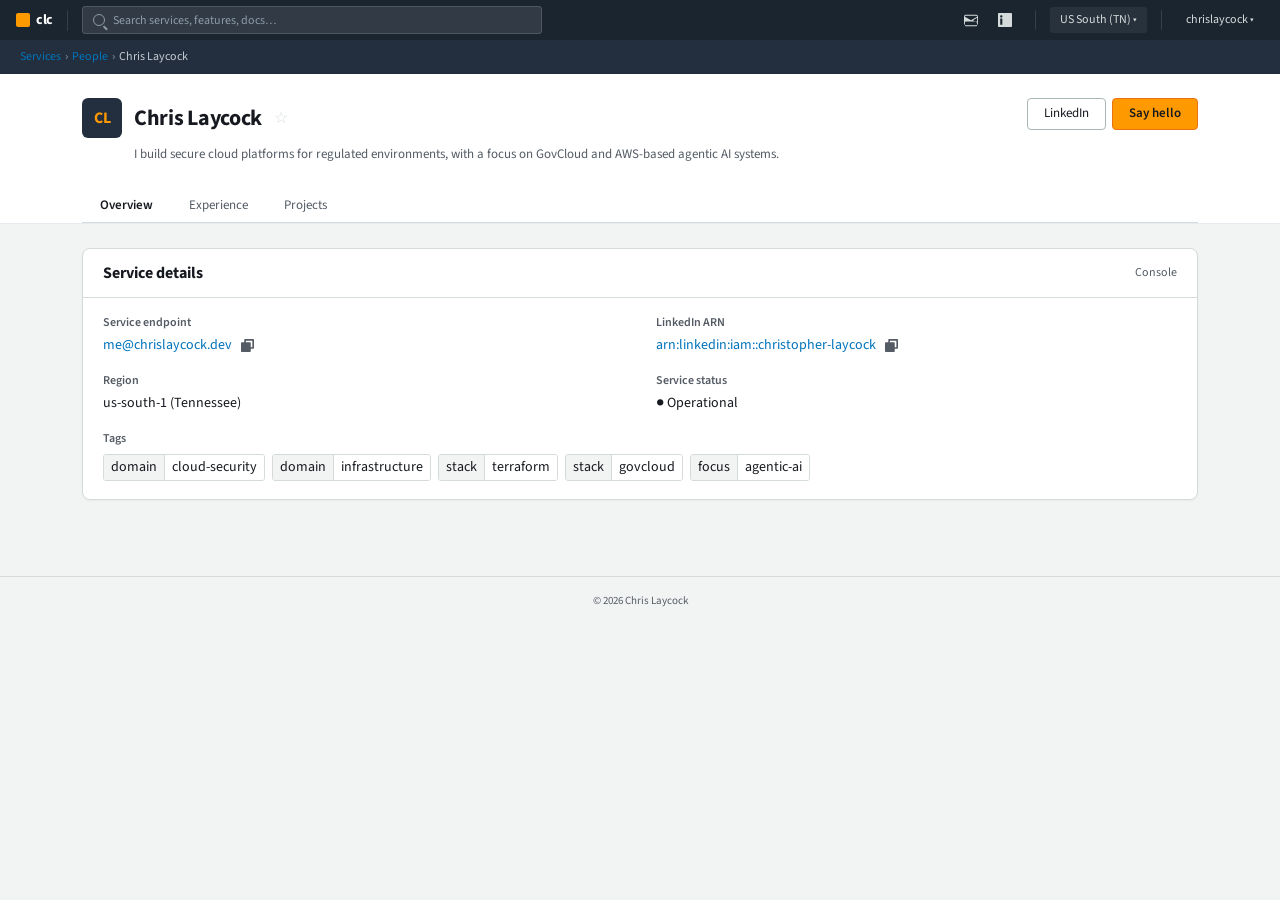
==== commit 804bcfcc: "Center desktop layout with shared page shell Wrap service header and main in a centered max-width sh" ====
--- a/index.html
+++ b/index.html
@@ -47,30 +47,32 @@
   </nav>
 
   <header class="service-header">
-    <div class="sh-top">
-      <div>
-        <div class="sh-title-row">
-          <div class="sh-icon" aria-hidden="true">CL</div>
-          <h1 class="sh-name">
-            Chris Laycock
-            <button type="button" class="sh-fav" id="fav" aria-label="Add to favorites" aria-pressed="false">☆</button>
-          </h1>
-        </div>
-        <p class="sh-sub">I build secure cloud platforms for regulated environments, with a focus on GovCloud and AWS-based agentic AI systems.</p>
-      </div>
-      <div class="sh-actions">
-        <a href="https://www.linkedin.com/in/christopher-laycock/" class="btn-con" target="_blank" rel="noopener noreferrer">LinkedIn</a>
-        <a href="mailto:me@chrislaycock.dev" class="btn-con btn-primary">Say hello</a>
-      </div>
-    </div>
-    <div class="tabs" role="tablist" aria-label="Profile sections">
-      <button type="button" class="tab active" role="tab" id="tab-overview" aria-selected="true" aria-controls="panel-overview" tabindex="0">Overview</button>
-      <button type="button" class="tab" role="tab" id="tab-experience" aria-selected="false" aria-controls="panel-experience" tabindex="-1">Experience</button>
-      <button type="button" class="tab" role="tab" id="tab-projects" aria-selected="false" aria-controls="panel-projects" tabindex="-1">Projects</button>
+    <div class="page-shell service-header-inner">
+      <div class="sh-top">
+        <div>
+          <div class="sh-title-row">
+            <div class="sh-icon" aria-hidden="true">CL</div>
+            <h1 class="sh-name">
+              Chris Laycock
+              <button type="button" class="sh-fav" id="fav" aria-label="Add to favorites" aria-pressed="false">☆</button>
+            </h1>
+          </div>
+          <p class="sh-sub">I build secure cloud platforms for regulated environments, with a focus on GovCloud and AWS-based agentic AI systems.</p>
+        </div>
+        <div class="sh-actions">
+          <a href="https://www.linkedin.com/in/christopher-laycock/" class="btn-con" target="_blank" rel="noopener noreferrer">LinkedIn</a>
+          <a href="mailto:me@chrislaycock.dev" class="btn-con btn-primary">Say hello</a>
+        </div>
+      </div>
+      <div class="tabs" role="tablist" aria-label="Profile sections">
+        <button type="button" class="tab active" role="tab" id="tab-overview" aria-selected="true" aria-controls="panel-overview" tabindex="0">Overview</button>
+        <button type="button" class="tab" role="tab" id="tab-experience" aria-selected="false" aria-controls="panel-experience" tabindex="-1">Experience</button>
+        <button type="button" class="tab" role="tab" id="tab-projects" aria-selected="false" aria-controls="panel-projects" tabindex="-1">Projects</button>
+      </div>
     </div>
   </header>
 
-  <main class="content" id="main-content" tabindex="-1">
+  <main class="content page-shell" id="main-content" tabindex="-1">
 
     <section id="panel-overview" class="tabpanel" role="tabpanel" aria-labelledby="tab-overview">
       <div class="panel">
--- a/style.css
+++ b/style.css
@@ -237,17 +237,29 @@
   color: #c5cbd3;
 }
 
+/* ── Shared page shell ── */
+.page-shell {
+  width: min(100%, 1180px);
+  margin: 0 auto;
+  padding-left: clamp(20px, 2.8vw, 32px);
+  padding-right: clamp(20px, 2.8vw, 32px);
+}
+
 /* ── Service header ── */
 .service-header {
   background: var(--white);
-  padding: 20px 28px 0;
+  border-bottom: 1px solid #e7eaef;
+}
+
+.service-header-inner {
+  padding-top: 24px;
 }
 
 .sh-top {
   display: flex;
   justify-content: space-between;
   align-items: flex-start;
-  gap: 20px;
+  gap: 32px;
 }
 
 .sh-title-row {
@@ -300,8 +312,10 @@
 .sh-sub {
   font-size: 13px;
   color: var(--muted);
-  margin-top: 4px;
+  margin-top: 6px;
   padding-left: 52px;
+  max-width: 760px;
+  line-height: 1.6;
 }
 
 .sh-actions {
@@ -344,7 +358,7 @@
 .tabs {
   display: flex;
   gap: 0;
-  margin-top: 18px;
+  margin-top: 22px;
   border-bottom: 1px solid var(--border);
 }
 
@@ -388,8 +402,8 @@
 
 /* ── Content area ── */
 .content {
-  padding: 20px 28px 40px;
-  max-width: 1100px;
+  padding-top: 24px;
+  padding-bottom: 56px;
 }
 
 /* ── Panels ── */
@@ -397,8 +411,9 @@
   background: var(--white);
   border: 1px solid var(--border);
   border-radius: 8px;
-  margin-bottom: 16px;
+  margin-bottom: 20px;
   overflow: hidden;
+  box-shadow: 0 1px 2px rgba(27, 37, 48, 0.04);
 }
 
 .panel-header {
@@ -655,11 +670,22 @@
   }
 
   .service-header {
-    padding: 16px 16px 0;
+    border-bottom: none;
+  }
+
+  .page-shell {
+    width: 100%;
+    padding-left: 16px;
+    padding-right: 16px;
+  }
+
+  .service-header-inner {
+    padding-top: 16px;
   }
 
   .sh-top {
     flex-direction: column;
+    gap: 20px;
   }
 
   .sh-actions {
@@ -673,7 +699,8 @@
   }
 
   .content {
-    padding: 16px 14px 32px;
+    padding-top: 16px;
+    padding-bottom: 32px;
   }
 
   .detail-grid {
